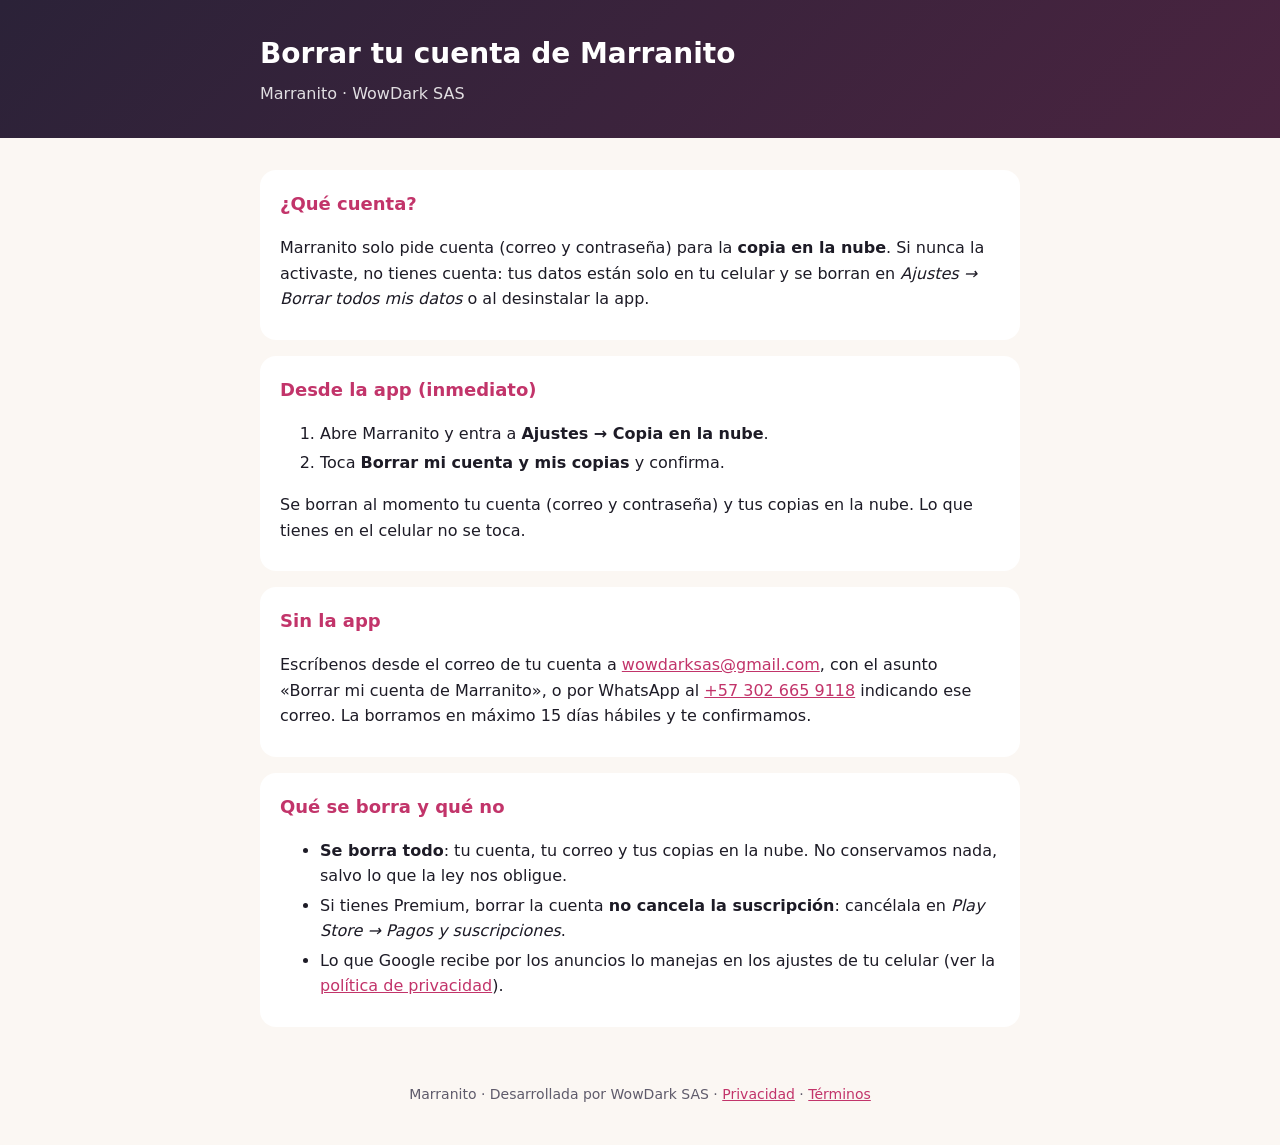
==== borrar-cuenta.html @ f9ed7191 "Política de privacidad, términos y borrar cuenta de Marranito" ====
<!DOCTYPE html>
<html lang="es">
<head>
<meta charset="utf-8">
<meta name="viewport" content="width=device-width, initial-scale=1">
<title>Marranito · Borrar mi cuenta</title>
<link rel="stylesheet" href="estilo.css">
</head>
<body>
<header><div class="ancho">
  <h1>Borrar tu cuenta de Marranito</h1>
  <p>Marranito · WowDark SAS</p>
</div></header>
<main>

<section>
  <h2>¿Qué cuenta?</h2>
  <p>Marranito solo pide cuenta (correo y contraseña) para la <strong>copia en la nube</strong>. Si nunca la activaste, no tienes cuenta: tus datos están solo en tu celular y se borran en <em>Ajustes → Borrar todos mis datos</em> o al desinstalar la app.</p>
</section>

<section>
  <h2>Desde la app (inmediato)</h2>
  <ol>
    <li>Abre Marranito y entra a <strong>Ajustes → Copia en la nube</strong>.</li>
    <li>Toca <strong>Borrar mi cuenta y mis copias</strong> y confirma.</li>
  </ol>
  <p>Se borran al momento tu cuenta (correo y contraseña) y tus copias en la nube. Lo que tienes en el celular no se toca.</p>
</section>

<section>
  <h2>Sin la app</h2>
  <p>Escríbenos desde el correo de tu cuenta a <a href="mailto:wowdarksas@gmail.com?subject=Borrar%20mi%20cuenta%20de%20Marranito">wowdarksas@gmail.com</a>, con el asunto «Borrar mi cuenta de Marranito», o por WhatsApp al <a href="https://wa.me/573026659118">+57 302 665 9118</a> indicando ese correo. La borramos en máximo 15 días hábiles y te confirmamos.</p>
</section>

<section>
  <h2>Qué se borra y qué no</h2>
  <ul>
    <li><strong>Se borra todo</strong>: tu cuenta, tu correo y tus copias en la nube. No conservamos nada, salvo lo que la ley nos obligue.</li>
    <li>Si tienes Premium, borrar la cuenta <strong>no cancela la suscripción</strong>: cancélala en <em>Play Store → Pagos y suscripciones</em>.</li>
    <li>Lo que Google recibe por los anuncios lo manejas en los ajustes de tu celular (ver la <a href="privacidad.html">política de privacidad</a>).</li>
  </ul>
</section>

</main>
<footer>Marranito · Desarrollada por WowDark SAS · <a href="privacidad.html">Privacidad</a> · <a href="terminos.html">Términos</a></footer>
</body>
</html>
---- estilo.css ----
:root { --marca: #C2346A; --texto: #1D1B26; --suave: #5F5B6B; --fondo: #FBF7F3; --tarjeta: #FFFFFF; }
@media (prefers-color-scheme: dark) {
  :root { --marca: #FF8FB4; --texto: #F2EEF6; --suave: #B7B0C3; --fondo: #15131C; --tarjeta: #201D29; }
}
body { margin: 0; background: var(--fondo); color: var(--texto); font: 16px/1.6 system-ui, -apple-system, "Segoe UI", Roboto, sans-serif; }
header { background: linear-gradient(135deg, #2B2238, #4A2440); color: #fff; padding: 32px 16px; }
header .ancho { max-width: 760px; margin: 0 auto; }
header h1 { margin: 0; font-size: 28px; }
header p { margin: 4px 0 0; opacity: 0.85; }
main { max-width: 760px; margin: 0 auto; padding: 16px; }
section { background: var(--tarjeta); border-radius: 16px; padding: 4px 20px 12px; margin: 16px 0; }
h2 { color: var(--marca); font-size: 18px; margin: 16px 0 4px; }
li { margin: 4px 0; }
a { color: var(--marca); }
.resumen { border-left: 4px solid var(--marca); }
footer { color: var(--suave); font-size: 14px; text-align: center; padding: 24px 16px 40px; }
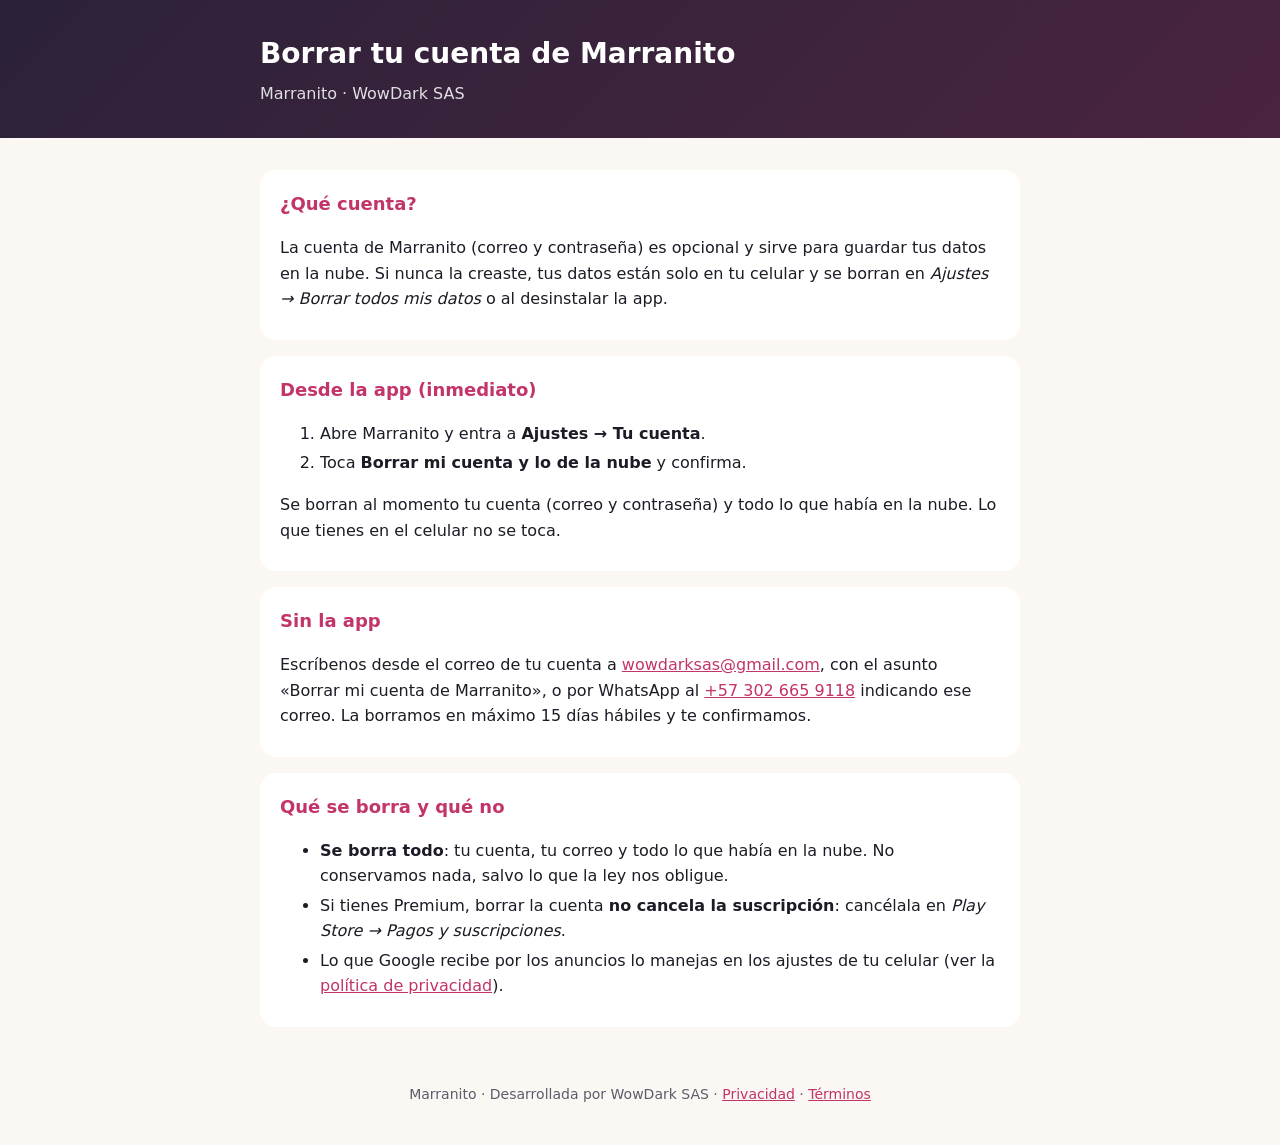
==== commit c414ea97: "Política 1.4.0: cuenta en la nube gratis y opcional, Premium en varios celulares Co-Authored-By: Cla" ====
--- a/borrar-cuenta.html
+++ b/borrar-cuenta.html
@@ -15,16 +15,16 @@
 
 <section>
   <h2>¿Qué cuenta?</h2>
-  <p>Marranito solo pide cuenta (correo y contraseña) para la <strong>copia en la nube</strong>. Si nunca la activaste, no tienes cuenta: tus datos están solo en tu celular y se borran en <em>Ajustes → Borrar todos mis datos</em> o al desinstalar la app.</p>
+  <p>La cuenta de Marranito (correo y contraseña) es opcional y sirve para guardar tus datos en la nube. Si nunca la creaste, tus datos están solo en tu celular y se borran en <em>Ajustes → Borrar todos mis datos</em> o al desinstalar la app.</p>
 </section>
 
 <section>
   <h2>Desde la app (inmediato)</h2>
   <ol>
-    <li>Abre Marranito y entra a <strong>Ajustes → Copia en la nube</strong>.</li>
-    <li>Toca <strong>Borrar mi cuenta y mis copias</strong> y confirma.</li>
+    <li>Abre Marranito y entra a <strong>Ajustes → Tu cuenta</strong>.</li>
+    <li>Toca <strong>Borrar mi cuenta y lo de la nube</strong> y confirma.</li>
   </ol>
-  <p>Se borran al momento tu cuenta (correo y contraseña) y tus copias en la nube. Lo que tienes en el celular no se toca.</p>
+  <p>Se borran al momento tu cuenta (correo y contraseña) y todo lo que había en la nube. Lo que tienes en el celular no se toca.</p>
 </section>
 
 <section>
@@ -35,7 +35,7 @@
 <section>
   <h2>Qué se borra y qué no</h2>
   <ul>
-    <li><strong>Se borra todo</strong>: tu cuenta, tu correo y tus copias en la nube. No conservamos nada, salvo lo que la ley nos obligue.</li>
+    <li><strong>Se borra todo</strong>: tu cuenta, tu correo y todo lo que había en la nube. No conservamos nada, salvo lo que la ley nos obligue.</li>
     <li>Si tienes Premium, borrar la cuenta <strong>no cancela la suscripción</strong>: cancélala en <em>Play Store → Pagos y suscripciones</em>.</li>
     <li>Lo que Google recibe por los anuncios lo manejas en los ajustes de tu celular (ver la <a href="privacidad.html">política de privacidad</a>).</li>
   </ul>
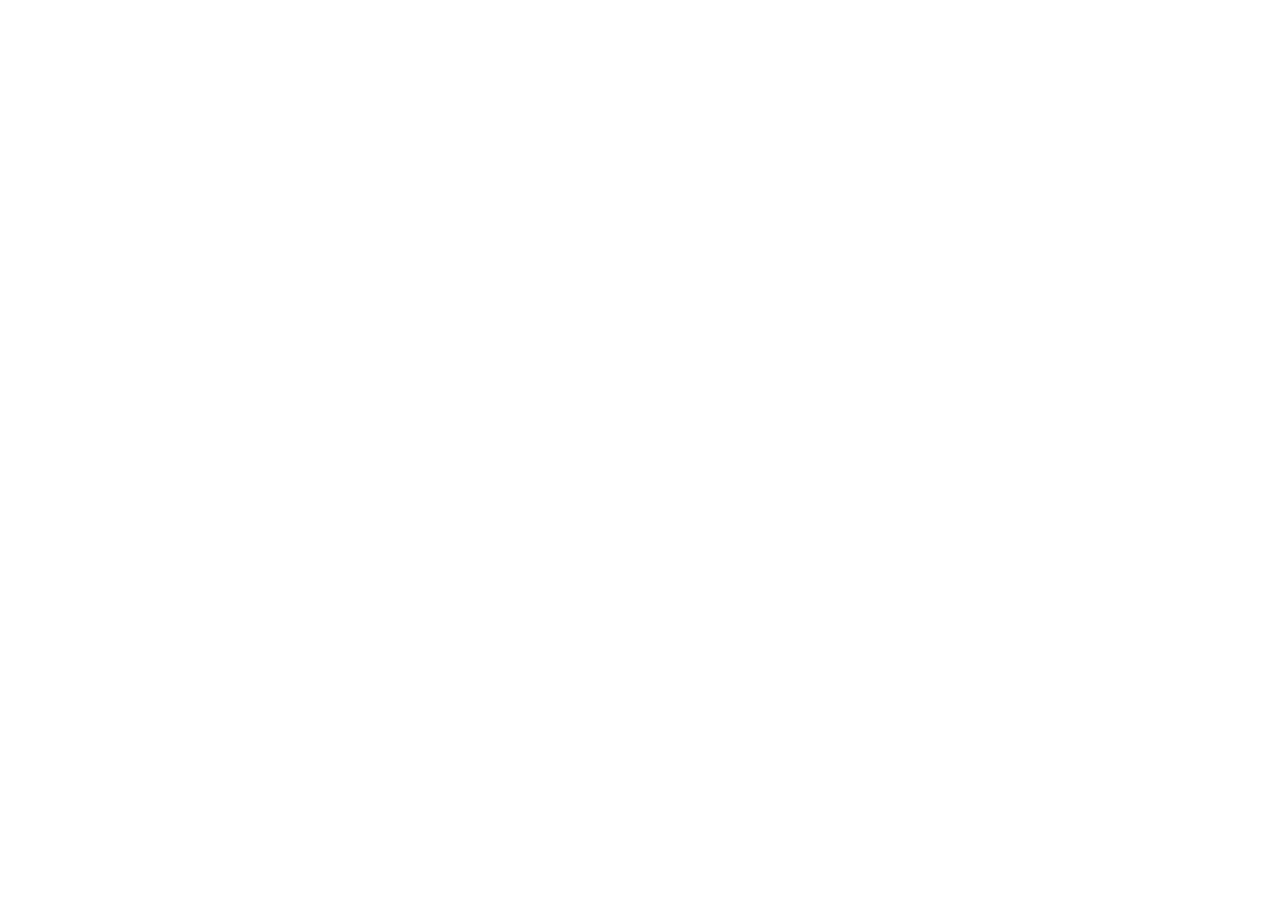
==== commit eb5c1d79: "Las páginas se mudaron a wowdarksas.com/marranito: aquí solo llevan allá Co-Authored-By: Claude Opus" ====
--- a/borrar-cuenta.html
+++ b/borrar-cuenta.html
@@ -4,44 +4,12 @@
 <meta charset="utf-8">
 <meta name="viewport" content="width=device-width, initial-scale=1">
 <title>Marranito · Borrar mi cuenta</title>
+<link rel="canonical" href="https://wowdarksas.com/marranito/borrar-cuenta">
+<meta http-equiv="refresh" content="0; url=https://wowdarksas.com/marranito/borrar-cuenta">
+<script>location.replace('https://wowdarksas.com/marranito/borrar-cuenta' + location.hash);</script>
 <link rel="stylesheet" href="estilo.css">
 </head>
 <body>
-<header><div class="ancho">
-  <h1>Borrar tu cuenta de Marranito</h1>
-  <p>Marranito · WowDark SAS</p>
-</div></header>
-<main>
-
-<section>
-  <h2>¿Qué cuenta?</h2>
-  <p>La cuenta de Marranito (correo y contraseña) es opcional y sirve para guardar tus datos en la nube. Si nunca la creaste, tus datos están solo en tu celular y se borran en <em>Ajustes → Borrar todos mis datos</em> o al desinstalar la app.</p>
-</section>
-
-<section>
-  <h2>Desde la app (inmediato)</h2>
-  <ol>
-    <li>Abre Marranito y entra a <strong>Ajustes → Tu cuenta</strong>.</li>
-    <li>Toca <strong>Borrar mi cuenta y lo de la nube</strong> y confirma.</li>
-  </ol>
-  <p>Se borran al momento tu cuenta (correo y contraseña) y todo lo que había en la nube. Lo que tienes en el celular no se toca.</p>
-</section>
-
-<section>
-  <h2>Sin la app</h2>
-  <p>Escríbenos desde el correo de tu cuenta a <a href="mailto:wowdarksas@gmail.com?subject=Borrar%20mi%20cuenta%20de%20Marranito">wowdarksas@gmail.com</a>, con el asunto «Borrar mi cuenta de Marranito», o por WhatsApp al <a href="https://wa.me/573026659118">+57 302 665 9118</a> indicando ese correo. La borramos en máximo 15 días hábiles y te confirmamos.</p>
-</section>
-
-<section>
-  <h2>Qué se borra y qué no</h2>
-  <ul>
-    <li><strong>Se borra todo</strong>: tu cuenta, tu correo y todo lo que había en la nube. No conservamos nada, salvo lo que la ley nos obligue.</li>
-    <li>Si tienes Premium, borrar la cuenta <strong>no cancela la suscripción</strong>: cancélala en <em>Play Store → Pagos y suscripciones</em>.</li>
-    <li>Lo que Google recibe por los anuncios lo manejas en los ajustes de tu celular (ver la <a href="privacidad.html">política de privacidad</a>).</li>
-  </ul>
-</section>
-
-</main>
-<footer>Marranito · Desarrollada por WowDark SAS · <a href="privacidad.html">Privacidad</a> · <a href="terminos.html">Términos</a></footer>
+<main><p>Esta página ahora está en <a href="https://wowdarksas.com/marranito/borrar-cuenta">wowdarksas.com/marranito/borrar-cuenta</a>.</p></main>
 </body>
 </html>
